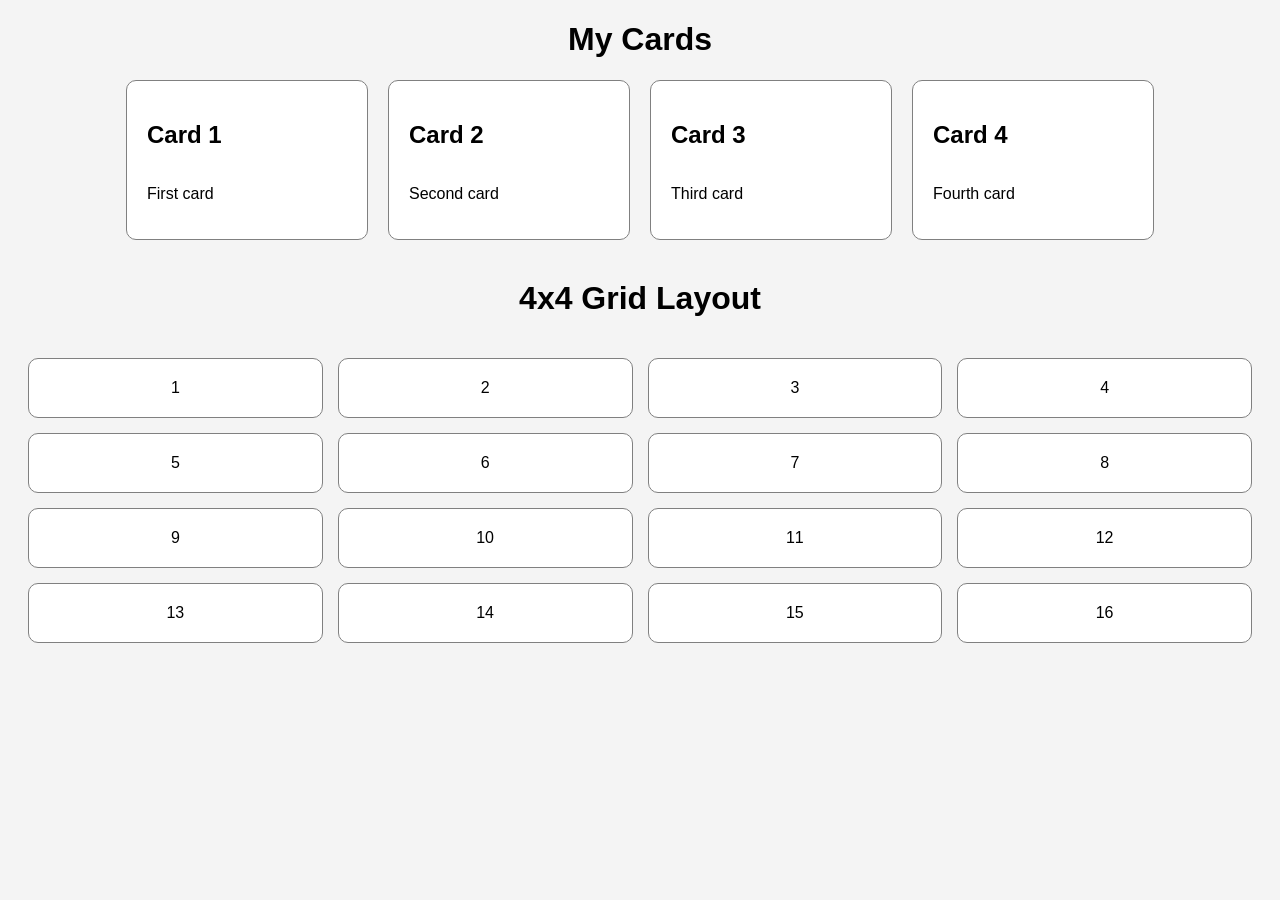
==== index.html @ 6277f2da "Add files via upload Day 6 – CSS Flexbox/Grid layout" ====
<!DOCTYPE html>
<html>
<head>
    <title>Card Layout</title>
    <link rel="stylesheet" href="style.css">
</head>
<body>

    <h1 class="title">My Cards</h1>

    <div class="container">

        <div class="card">
            <h2>Card 1</h2>
            <p>First card</p>
        </div>

        <div class="card">
            <h2>Card 2</h2>
            <p>Second card</p>
        </div>

        <div class="card">
            <h2>Card 3</h2>
            <p>Third card</p>
        </div>

        <div class="card">
            <h2>Card 4</h2>
            <p>Fourth card</p>
        </div>
         </div>
    <h1 class="grid-title">4x4 Grid Layout</h1>

<div class="grid-container">
    <div class="box">1</div>
    <div class="box">2</div>
    <div class="box">3</div>
    <div class="box">4</div>

    <div class="box">5</div>
    <div class="box">6</div>
    <div class="box">7</div>
    <div class="box">8</div>

    <div class="box">9</div>
    <div class="box">10</div>
    <div class="box">11</div>
    <div class="box">12</div>

    <div class="box">13</div>
    <div class="box">14</div>
    <div class="box">15</div>
    <div class="box">16</div>
</div>

</div>

  

</body>
</html>
---- style.css ----
body{
    font-family: Arial, sans-serif;
    background-color: #f4f4f4;
}

h1{
    text-align: center;
}

.container{
    display: flex;              
    flex-direction: row;        
    justify-content: center;    
    align-items: center;        
    flex-wrap: wrap;            
    gap: 20px;                  
}

.card{
    display: grid;
    background-color: white;
    width: 200px;
    padding: 20px;
    border: 1px solid gray;
    border-radius: 10px;
}
.grid-title{
    text-align: center;
    margin-top: 40px;
}

.grid-container{
    display: grid;
    grid-template-columns: repeat(4, 1fr);
    gap: 15px;
    padding: 20px;
}

.box{
    background-color: white;
    padding: 20px;
    border: 1px solid gray;
    border-radius: 10px;
    text-align: center;
}
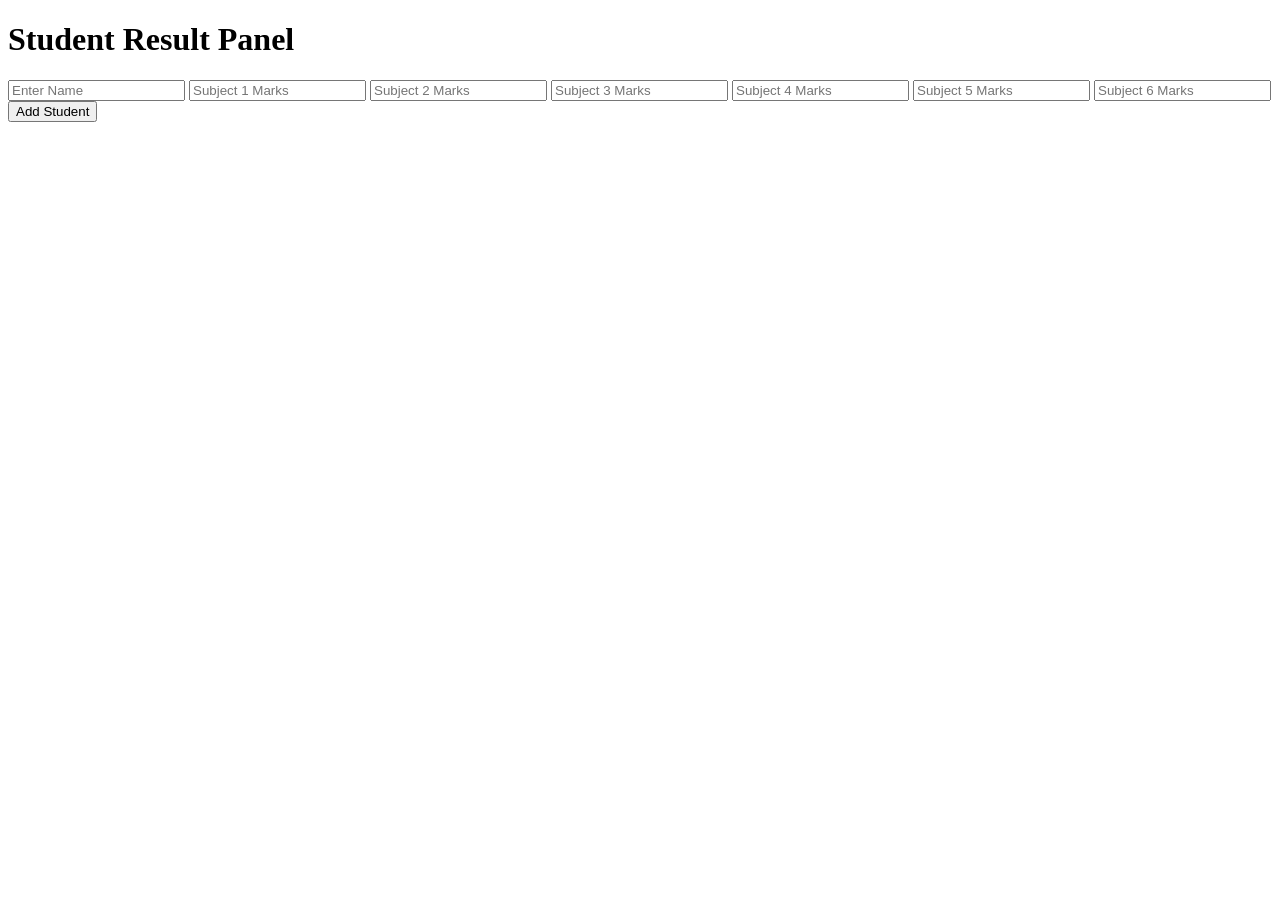
==== commit 111544ec: "Add files via upload JavaScript basics – variables, logic, functions, DOM" ====
--- a/index.html
+++ b/index.html
@@ -1,62 +1,28 @@
 <!DOCTYPE html>
 <html>
 <head>
-    <title>Card Layout</title>
-    <link rel="stylesheet" href="style.css">
+    <title>Student Result Panel</title>
 </head>
 <body>
 
-    <h1 class="title">My Cards</h1>
+    <h1>Student Result Panel</h1>
 
-    <div class="container">
+    <input type="text" id="name" placeholder="Enter Name">
 
-        <div class="card">
-            <h2>Card 1</h2>
-            <p>First card</p>
-        </div>
+    <input type="number" id="sub1" placeholder="Subject 1 Marks">
+    <input type="number" id="sub2" placeholder="Subject 2 Marks">
+    <input type="number" id="sub3" placeholder="Subject 3 Marks">
+    <input type="number" id="sub4" placeholder="Subject 4 Marks">
+    <input type="number" id="sub5" placeholder="Subject 5 Marks">
+    <input type="number" id="sub6" placeholder="Subject 6 Marks">
 
-        <div class="card">
-            <h2>Card 2</h2>
-            <p>Second card</p>
-        </div>
+    <button onclick="addStudent()">
+        Add Student
+    </button>
 
-        <div class="card">
-            <h2>Card 3</h2>
-            <p>Third card</p>
-        </div>
+    <div id="studentList"></div>
 
-        <div class="card">
-            <h2>Card 4</h2>
-            <p>Fourth card</p>
-        </div>
-         </div>
-    <h1 class="grid-title">4x4 Grid Layout</h1>
-
-<div class="grid-container">
-    <div class="box">1</div>
-    <div class="box">2</div>
-    <div class="box">3</div>
-    <div class="box">4</div>
-
-    <div class="box">5</div>
-    <div class="box">6</div>
-    <div class="box">7</div>
-    <div class="box">8</div>
-
-    <div class="box">9</div>
-    <div class="box">10</div>
-    <div class="box">11</div>
-    <div class="box">12</div>
-
-    <div class="box">13</div>
-    <div class="box">14</div>
-    <div class="box">15</div>
-    <div class="box">16</div>
-</div>
-
-</div>
-
-  
+    <script src="script.js"></script>
 
 </body>
 </html>
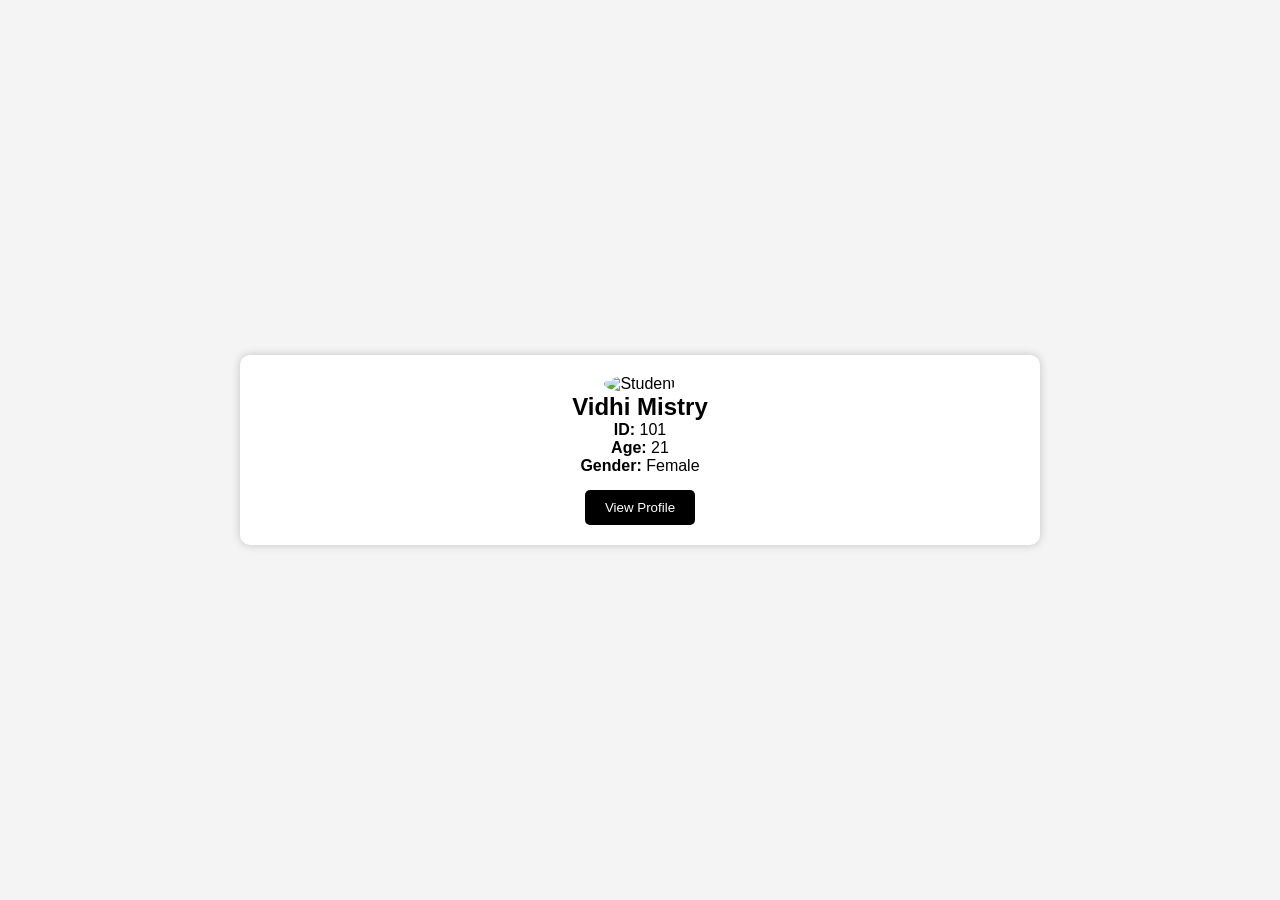
==== commit a5eaa550: "Add files via upload JavaScript Arrays & Objects Task Completed" ====
--- a/index.html
+++ b/index.html
@@ -1,28 +1,37 @@
 <!DOCTYPE html>
-<html>
+<html lang="en">
 <head>
-    <title>Student Result Panel</title>
+<meta charset="UTF-8">
+<meta name="viewport" content="width=device-width, initial-scale=1.0">
+
+<title>Student Profile System</title>
+<link rel="stylesheet" href="style.css">
 </head>
 <body>
 
-    <h1>Student Result Panel</h1>
+<div class="container">
 
-    <input type="text" id="name" placeholder="Enter Name">
+    <div class="student-card">
 
-    <input type="number" id="sub1" placeholder="Subject 1 Marks">
-    <input type="number" id="sub2" placeholder="Subject 2 Marks">
-    <input type="number" id="sub3" placeholder="Subject 3 Marks">
-    <input type="number" id="sub4" placeholder="Subject 4 Marks">
-    <input type="number" id="sub5" placeholder="Subject 5 Marks">
-    <input type="number" id="sub6" placeholder="Subject 6 Marks">
+        <img src="C:\Users\Administrator\Desktop\js-basics-task\new.jpg" alt="Student">
 
-    <button onclick="addStudent()">
-        Add Student
-    </button>
+        <h2>Vidhi Mistry</h2>
 
-    <div id="studentList"></div>
+        <p><strong>ID:</strong> 101</p>
+        <p><strong>Age:</strong> 21</p>
+        <p><strong>Gender:</strong> Female</p>
 
-    <script src="script.js"></script>
+        <button onclick="viewProfile()">
+            View Profile
+        </button>
+
+    </div>
+
+    <div id="report" class="hidden"></div>
+
+</div>
+
+<script src="script.js"></script>
 
 </body>
 </html>
--- a/style.css
+++ b/style.css
@@ -0,0 +1,66 @@
+*{
+    margin:0;
+    padding:0;
+    box-sizing:border-box;
+}
+
+body{
+    font-family:Arial, sans-serif;
+    background:#f4f4f4;
+    display:flex;
+    justify-content:center;
+    align-items:center;
+    min-height:100vh;
+}
+
+.container{
+    width:800px;
+}
+
+.student-card,
+#report{
+    background:white;
+    padding:20px;
+    border-radius:10px;
+    box-shadow:0 0 10px rgba(0,0,0,0.2);
+    text-align:center;
+}
+
+.student-card img{
+    width:150px;
+    height:150px;
+    border-radius:50%;
+    object-fit:cover;
+}
+
+button{
+    margin-top:15px;
+    padding:10px 20px;
+    border:none;
+    background:black;
+    color:white;
+    border-radius:5px;
+    cursor:pointer;
+}
+
+button:hover{
+    opacity:0.8;
+}
+
+.hidden{
+    display:none;
+}
+
+table{
+    width:100%;
+    margin-top:15px;
+    border-collapse:collapse;
+}
+
+table,th,td{
+    border:1px solid #ddd;
+}
+
+th,td{
+    padding:10px;
+}
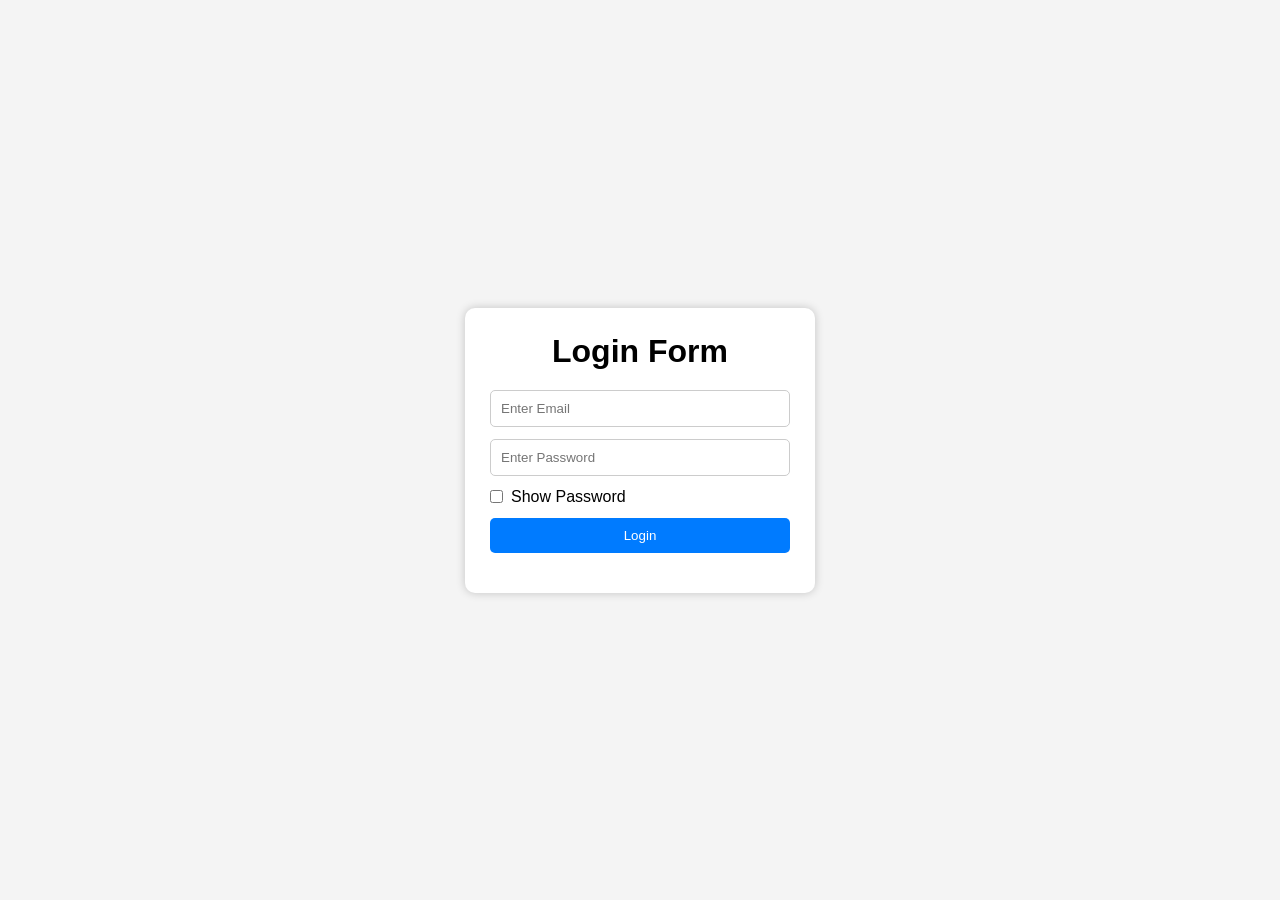
==== commit 16f7de4d: "Add files via upload Day 9 - JavaScript Events and Form Handling Task Completed" ====
--- a/index.html
+++ b/index.html
@@ -1,37 +1,50 @@
 <!DOCTYPE html>
 <html lang="en">
 <head>
-<meta charset="UTF-8">
-<meta name="viewport" content="width=device-width, initial-scale=1.0">
-
-<title>Student Profile System</title>
-<link rel="stylesheet" href="style.css">
+    <meta charset="UTF-8">
+    <meta name="viewport" content="width=device-width, initial-scale=1.0">
+    <title>Login Form</title>
+    <link rel="stylesheet" href="style.css">
 </head>
 <body>
 
-<div class="container">
+    <div class="container">
 
-    <div class="student-card">
+        <h1>Login Form</h1>
 
-        <img src="C:\Users\Administrator\Desktop\js-basics-task\new.jpg" alt="Student">
+        <form id="loginForm">
 
-        <h2>Vidhi Mistry</h2>
+            <input
+                type="email"
+                id="email"
+                placeholder="Enter Email"
+            >
 
-        <p><strong>ID:</strong> 101</p>
-        <p><strong>Age:</strong> 21</p>
-        <p><strong>Gender:</strong> Female</p>
+            <input
+                type="password"
+                id="password"
+                placeholder="Enter Password"
+            >
 
-        <button onclick="viewProfile()">
-            View Profile
-        </button>
+            <label class="checkbox">
+                <input
+                    type="checkbox"
+                    id="showPassword"
+                >
+                Show Password
+            </label>
+
+            <button type="submit">
+                Login
+            </button>
+
+        </form>
+
+        <p id="message"></p>
 
     </div>
 
-    <div id="report" class="hidden"></div>
-
-</div>
-
-<script src="script.js"></script>
+    <script src="script.js"></script>
 
 </body>
 </html>
--- a/style.css
+++ b/style.css
@@ -14,53 +14,52 @@
 }
 
 .container{
-    width:800px;
+    width:350px;
+    background:white;
+    padding:25px;
+    border-radius:10px;
+    box-shadow:0 0 10px rgba(0,0,0,0.2);
 }
 
-.student-card,
-#report{
-    background:white;
-    padding:20px;
-    border-radius:10px;
-    box-shadow:0 0 10px rgba(0,0,0,0.2);
+h1{
     text-align:center;
+    margin-bottom:20px;
 }
 
-.student-card img{
-    width:150px;
-    height:150px;
-    border-radius:50%;
-    object-fit:cover;
+form{
+    display:flex;
+    flex-direction:column;
+    gap:12px;
+}
+
+input[type="email"],
+input[type="password"]{
+    padding:10px;
+    border:1px solid #ccc;
+    border-radius:5px;
+}
+
+.checkbox{
+    display:flex;
+    align-items:center;
+    gap:8px;
 }
 
 button{
-    margin-top:15px;
-    padding:10px 20px;
+    padding:10px;
     border:none;
-    background:black;
+    background:#007bff;
     color:white;
     border-radius:5px;
     cursor:pointer;
 }
 
 button:hover{
-    opacity:0.8;
+    background:#0056b3;
 }
 
-.hidden{
-    display:none;
-}
-
-table{
-    width:100%;
+#message{
+    text-align:center;
     margin-top:15px;
-    border-collapse:collapse;
-}
-
-table,th,td{
-    border:1px solid #ddd;
-}
-
-th,td{
-    padding:10px;
+    font-weight:bold;
 }
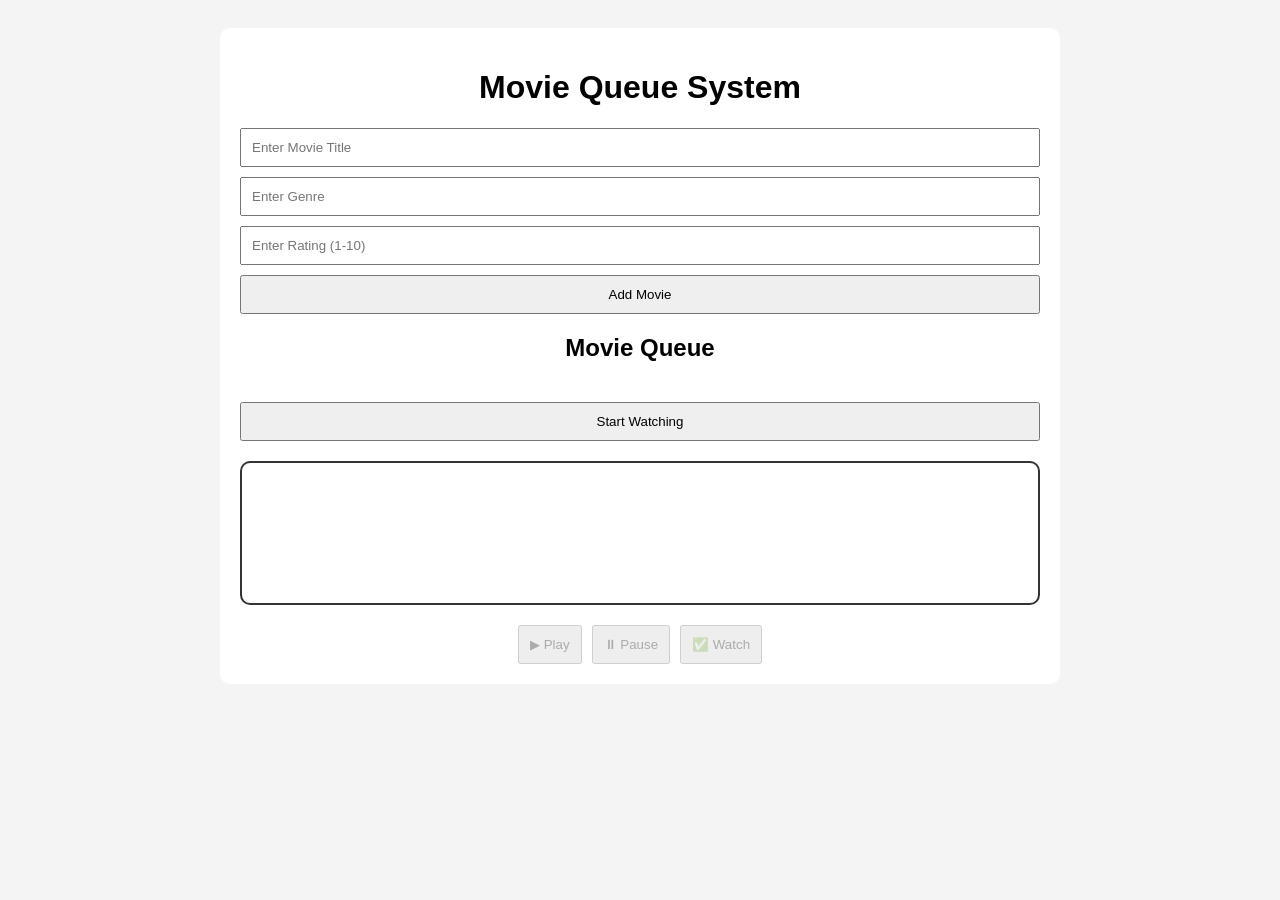
==== commit 2263b87a: "Add files via upload Day 10 - ES6 Movie Watchlist App Completed" ====
--- a/index.html
+++ b/index.html
@@ -3,44 +3,84 @@
 <head>
     <meta charset="UTF-8">
     <meta name="viewport" content="width=device-width, initial-scale=1.0">
-    <title>Login Form</title>
+    <title>Movie Queue System</title>
     <link rel="stylesheet" href="style.css">
 </head>
 <body>
 
     <div class="container">
 
-        <h1>Login Form</h1>
+        <h1>Movie Queue System</h1>
 
-        <form id="loginForm">
+        <div class="form">
 
             <input
-                type="email"
-                id="email"
-                placeholder="Enter Email"
+                type="text"
+                id="title"
+                placeholder="Enter Movie Title"
             >
 
             <input
-                type="password"
-                id="password"
-                placeholder="Enter Password"
+                type="text"
+                id="genre"
+                placeholder="Enter Genre"
             >
 
-            <label class="checkbox">
-                <input
-                    type="checkbox"
-                    id="showPassword"
-                >
-                Show Password
-            </label>
+            <input
+                type="number"
+                id="rating"
+                placeholder="Enter Rating (1-10)"
+                min="1"
+                max="10"
+            >
 
-            <button type="submit">
-                Login
+            <button type="button" onclick="addMovie()">
+                Add Movie
             </button>
 
-        </form>
+        </div>
 
-        <p id="message"></p>
+        <h2>Movie Queue</h2>
+
+        <div id="movieList"></div>
+
+        <button
+            type="button"
+            class="start-btn"
+            onclick="startWatching()"
+        >
+            Start Watching
+        </button>
+
+        <div id="currentMovie"></div>
+
+        <div class="controls">
+
+            <button
+                id="playBtn"
+                onclick="playMovie()"
+                disabled
+            >
+                ▶ Play
+            </button>
+
+            <button
+                id="pauseBtn"
+                onclick="pauseMovie()"
+                disabled
+            >
+                ⏸ Pause
+            </button>
+
+            <button
+                id="watchBtn"
+                onclick="watchMovie()"
+                disabled
+            >
+                ✅ Watch
+            </button>
+
+        </div>
 
     </div>
 
--- a/style.css
+++ b/style.css
@@ -1,65 +1,60 @@
-*{
-    margin:0;
-    padding:0;
-    box-sizing:border-box;
-}
-
 body{
-    font-family:Arial, sans-serif;
-    background:#f4f4f4;
-    display:flex;
-    justify-content:center;
-    align-items:center;
-    min-height:100vh;
+    font-family: Arial, sans-serif;
+    background: #f4f4f4;
+    padding: 20px;
 }
 
 .container{
-    width:350px;
-    background:white;
-    padding:25px;
-    border-radius:10px;
-    box-shadow:0 0 10px rgba(0,0,0,0.2);
+    max-width: 800px;
+    margin: auto;
+    background: white;
+    padding: 20px;
+    border-radius: 10px;
 }
 
-h1{
-    text-align:center;
-    margin-bottom:20px;
+h1,h2{
+    text-align: center;
 }
 
-form{
-    display:flex;
-    flex-direction:column;
-    gap:12px;
+.form{
+    display: flex;
+    flex-direction: column;
+    gap: 10px;
 }
 
-input[type="email"],
-input[type="password"]{
-    padding:10px;
-    border:1px solid #ccc;
-    border-radius:5px;
-}
-
-.checkbox{
-    display:flex;
-    align-items:center;
-    gap:8px;
+input{
+    padding: 10px;
 }
 
 button{
-    padding:10px;
-    border:none;
-    background:#007bff;
-    color:white;
-    border-radius:5px;
-    cursor:pointer;
+    padding: 10px;
+    cursor: pointer;
 }
 
-button:hover{
-    background:#0056b3;
+.movie{
+    border: 1px solid #ddd;
+    padding: 15px;
+    margin-top: 10px;
+    border-radius: 8px;
 }
 
-#message{
-    text-align:center;
-    margin-top:15px;
-    font-weight:bold;
+.controls{
+    margin-top: 20px;
+    display: flex;
+    gap: 10px;
+    justify-content: center;
+}
+
+#currentMovie{
+    margin-top: 20px;
+    padding: 20px;
+    border: 2px solid #333;
+    border-radius: 10px;
+    text-align: center;
+    min-height: 100px;
+}
+
+.start-btn{
+    margin-top: 20px;
+    width: 100%;
 }
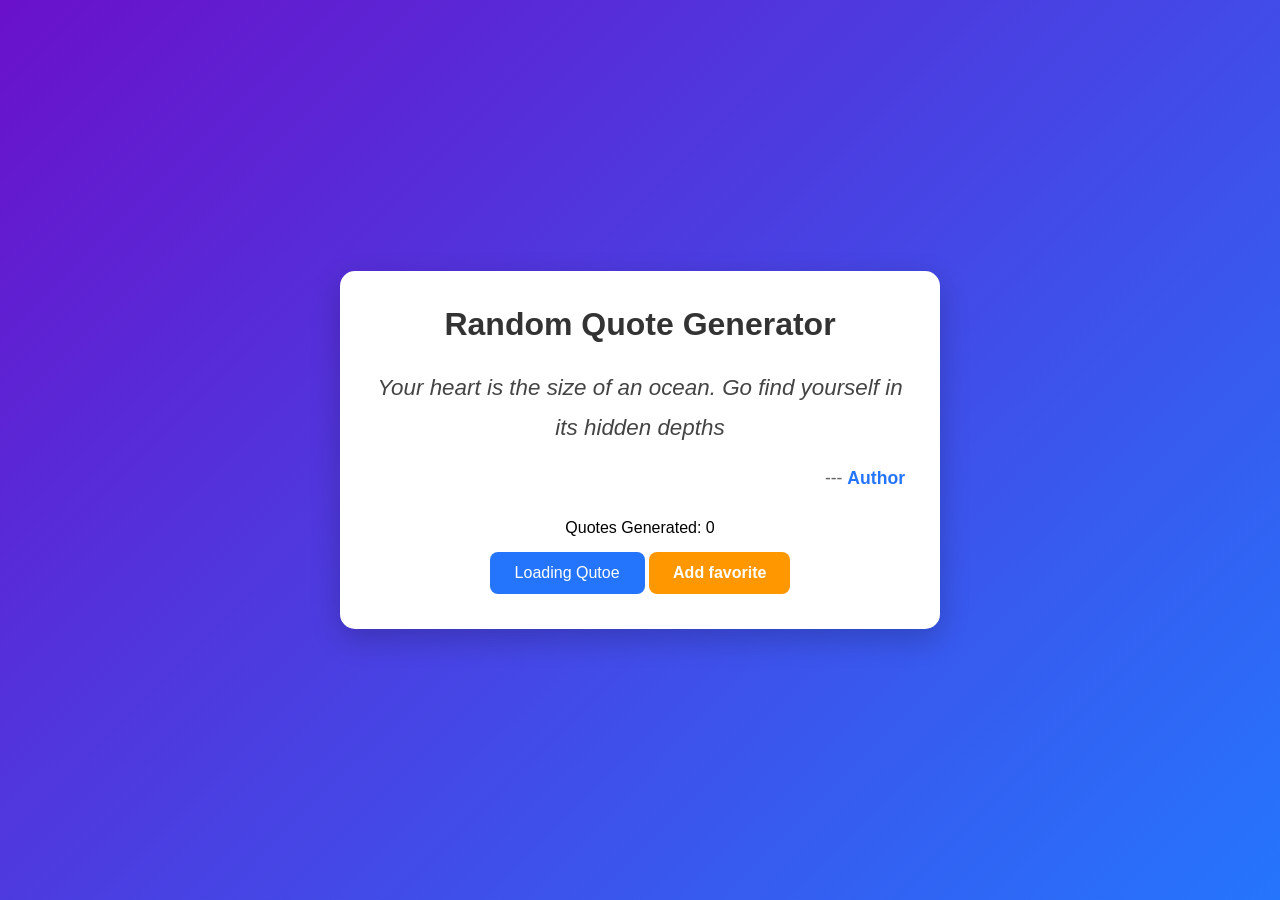
==== commit e025e282: "Add files via upload Day 12 - Random Quote Generator Using Fetch API Completed" ====
--- a/index.html
+++ b/index.html
@@ -3,88 +3,26 @@
 <head>
     <meta charset="UTF-8">
     <meta name="viewport" content="width=device-width, initial-scale=1.0">
-    <title>Movie Queue System</title>
-    <link rel="stylesheet" href="style.css">
+    <title>Random Quote Generator</title>
+    <link rel ="stylesheet" href="style.css">
 </head>
 <body>
+    <div class="Container">
+        <h1>Random Quote Generator </h1>
+        <p class="quote">
+            Your heart is the size of an ocean. Go find yourself in its hidden depths
+        </p>
+        <p class="author">
+            <span>---</span>
+            <span class="Name">Author</span>
+        </p>
+        <p class="counter">Quotes Generated: 0</p>
+        <button class="quote-btn" onclick="getQuote(quoteAPIUrl);">
+            Generate New Quote</button>
 
-    <div class="container">
-
-        <h1>Movie Queue System</h1>
-
-        <div class="form">
-
-            <input
-                type="text"
-                id="title"
-                placeholder="Enter Movie Title"
-            >
-
-            <input
-                type="text"
-                id="genre"
-                placeholder="Enter Genre"
-            >
-
-            <input
-                type="number"
-                id="rating"
-                placeholder="Enter Rating (1-10)"
-                min="1"
-                max="10"
-            >
-
-            <button type="button" onclick="addMovie()">
-                Add Movie
-            </button>
-
-        </div>
-
-        <h2>Movie Queue</h2>
-
-        <div id="movieList"></div>
-
-        <button
-            type="button"
-            class="start-btn"
-            onclick="startWatching()"
-        >
-            Start Watching
-        </button>
-
-        <div id="currentMovie"></div>
-
-        <div class="controls">
-
-            <button
-                id="playBtn"
-                onclick="playMovie()"
-                disabled
-            >
-                ▶ Play
-            </button>
-
-            <button
-                id="pauseBtn"
-                onclick="pauseMovie()"
-                disabled
-            >
-                ⏸ Pause
-            </button>
-
-            <button
-                id="watchBtn"
-                onclick="watchMovie()"
-                disabled
-            >
-                ✅ Watch
-            </button>
-
-        </div>
-
+            <button class="fav-btn">Add favorite</button>
     </div>
-
-    <script src="script.js"></script>
-
+    
+    <script src ="script.js"></script>
 </body>
 </html>
--- a/style.css
+++ b/style.css
@@ -1,60 +1,94 @@
+*{
+    margin: 0;
+    padding: 0;
+    box-sizing: border-box;
+    font-family: Arial, Helvetica, sans-serif;
+}
+
 body{
-    font-family: Arial, sans-serif;
-    background: #f4f4f4;
+    min-height: 100vh;
+    display: flex;
+    justify-content: center;
+    align-items: center;
+    background: linear-gradient(135deg, #6a11cb, #2575fc);
     padding: 20px;
 }
 
-.container{
-    max-width: 800px;
-    margin: auto;
-    background: white;
-    padding: 20px;
-    border-radius: 10px;
+.Container{
+    width: 100%;
+    max-width: 600px;
+    background-color: white;
+    padding: 35px;
+    border-radius: 15px;
+    text-align: center;
+    box-shadow: 0 10px 30px rgba(0,0,0,0.2);
 }
 
-h1,h2{
-    text-align: center;
+.Container h1{
+    margin-bottom: 25px;
+    color: #333;
+    font-size: 2rem;
 }
 
-.form{
-    display: flex;
-    flex-direction: column;
-    gap: 10px;
+.quote{
+    font-size: 1.4rem;
+    line-height: 1.8;
+    color: #444;
+    margin-bottom: 20px;
+    font-style: italic;
 }
 
-input{
-    padding: 10px;
+.author{
+    text-align: right;
+    margin-bottom: 30px;
+    color: #666;
+    font-size: 1.1rem;
 }
 
-button{
-    padding: 10px;
-    cursor: pointer;
+.Name{
+    font-weight: bold;
+    color: #2575fc;
 }
 
-.movie{
-    border: 1px solid #ddd;
-    padding: 15px;
-    margin-top: 10px;
+.quote-btn{
+    border: none;
+    outline: none;
+    padding: 12px 25px;
+    background-color: #2575fc;
+    color: white;
+    font-size: 1rem;
     border-radius: 8px;
+    cursor: pointer;
+    transition: 0.3s ease;
 }
 
-.controls{
-    margin-top: 20px;
-    display: flex;
-    gap: 10px;
-    justify-content: center;
+.quote-btn:hover{
+    transform: translateY(-3px);
+    box-shadow: 0 5px 15px rgba(37,117,252,0.4);
 }
 
-#currentMovie{
-    margin-top: 20px;
-    padding: 20px;
-    border: 2px solid #333;
-    border-radius: 10px;
-    text-align: center;
-    min-height: 100px;
+.quote-btn:active{
+    transform: scale(0.98);
+}
+.fav-btn{
+    padding: 12px 24px;
+    border: none;
+    outline: none;
+    background-color: #ff9800;
+    color: white;
+    font-size: 16px;
+    font-weight: 600;
+    border-radius: 8px;
+    cursor: pointer;
+    transition: 0.3s ease;
+    margin-top: 15px;
 }
 
-.start-btn{
-    margin-top: 20px;
-    width: 100%;
+.fav-btn:hover{
+    background-color: #f57c00;
+    transform: translateY(-2px);
+}
+
+.fav-btn:active{
+    transform: scale(0.95);
 }
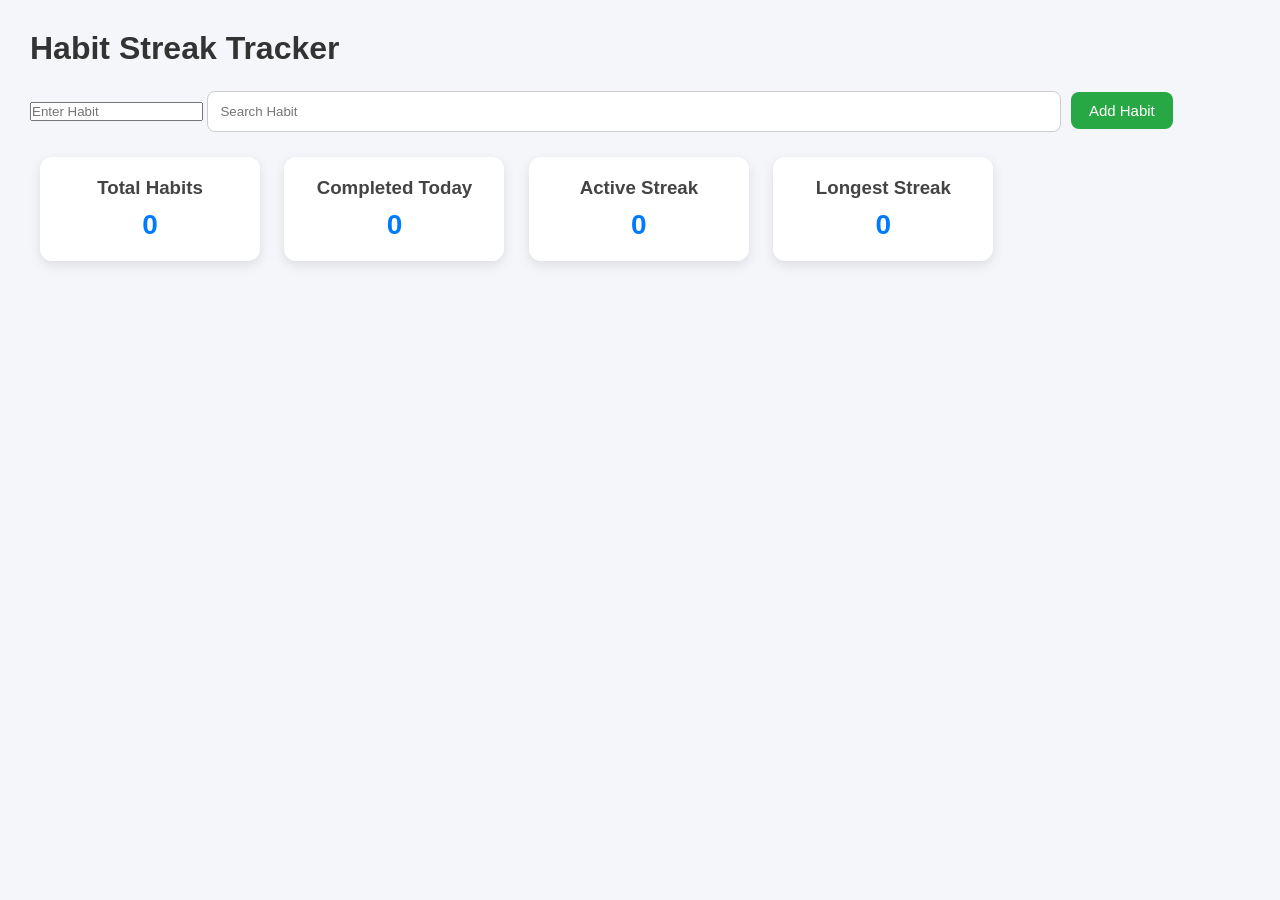
==== commit 0e777960: "Add files via upload Day 14 - Habit Streak Tracker Completed" ====
--- a/index.html
+++ b/index.html
@@ -1,28 +1,46 @@
 <!DOCTYPE html>
 <html lang="en">
 <head>
-    <meta charset="UTF-8">
-    <meta name="viewport" content="width=device-width, initial-scale=1.0">
-    <title>Random Quote Generator</title>
-    <link rel ="stylesheet" href="style.css">
+<meta charset="UTF-8">
+<meta name="viewport" content="width=device-width, initial-scale=1.0">
+<title>Habit Streak Tracker</title>
+<link rel="stylesheet" href="style.css">
 </head>
 <body>
-    <div class="Container">
-        <h1>Random Quote Generator </h1>
-        <p class="quote">
-            Your heart is the size of an ocean. Go find yourself in its hidden depths
-        </p>
-        <p class="author">
-            <span>---</span>
-            <span class="Name">Author</span>
-        </p>
-        <p class="counter">Quotes Generated: 0</p>
-        <button class="quote-btn" onclick="getQuote(quoteAPIUrl);">
-            Generate New Quote</button>
 
-            <button class="fav-btn">Add favorite</button>
+<div class="container">
+    <h1>Habit Streak Tracker</h1>
+
+    <input type="text" id="habitInput" placeholder="Enter Habit">
+    <input type="search" class="searchInput" placeholder="Search Habit">
+
+    <button class="addbtn">Add Habit</button>
+
+    <div class="stats">
+        <div class="card">
+            <h3>Total Habits</h3>
+            <p id="totalHabits">0</p>
+        </div>
+
+        <div class="card">
+            <h3>Completed Today</h3>
+            <p id="completedHabits">0</p>
+        </div>
+
+        <div class="card">
+            <h3>Active Streak</h3>
+            <p id="activeStreak">0</p>
+        </div>
+
+        <div class="card">
+            <h3>Longest Streak</h3>
+            <p id="longestStreak">0</p>
+        </div>
     </div>
-    
-    <script src ="script.js"></script>
+
+    <div class="habitList"></div>
+</div>
+
+<script src="script.js"></script>
 </body>
 </html>
--- a/style.css
+++ b/style.css
@@ -1,94 +1,128 @@
 *{
-    margin: 0;
-    padding: 0;
-    box-sizing: border-box;
-    font-family: Arial, Helvetica, sans-serif;
+    margin:0;
+    padding:0;
+    box-sizing:border-box;
+    font-family:Arial, Helvetica, sans-serif;
 }
 
 body{
-    min-height: 100vh;
-    display: flex;
-    justify-content: center;
-    align-items: center;
-    background: linear-gradient(135deg, #6a11cb, #2575fc);
-    padding: 20px;
+    background:#f4f6f9;
+    padding:30px;
 }
 
 .Container{
-    width: 100%;
-    max-width: 600px;
-    background-color: white;
-    padding: 35px;
-    border-radius: 15px;
-    text-align: center;
-    box-shadow: 0 10px 30px rgba(0,0,0,0.2);
+    background:white;
+    padding:25px;
+    border-radius:15px;
+    text-align:center;
+    box-shadow:0 4px 15px rgba(0,0,0,0.1);
+    margin-bottom:30px;
 }
 
-.Container h1{
-    margin-bottom: 25px;
-    color: #333;
-    font-size: 2rem;
+h1{
+    margin-bottom:20px;
+    color:#333;
 }
 
-.quote{
-    font-size: 1.4rem;
-    line-height: 1.8;
-    color: #444;
-    margin-bottom: 20px;
-    font-style: italic;
+.searchInput{
+    width:70%;
+    padding:12px;
+    border:1px solid #ccc;
+    border-radius:8px;
+    margin-bottom:15px;
 }
 
-.author{
-    text-align: right;
-    margin-bottom: 30px;
-    color: #666;
-    font-size: 1.1rem;
+button{
+    padding:10px 18px;
+    border:none;
+    border-radius:8px;
+    cursor:pointer;
+    margin:5px;
+    font-size:15px;
+    transition:0.3s;
 }
 
-.Name{
-    font-weight: bold;
-    color: #2575fc;
+.addbtn{
+    background:#28a745;
+    color:white;
 }
 
-.quote-btn{
-    border: none;
-    outline: none;
-    padding: 12px 25px;
-    background-color: #2575fc;
-    color: white;
-    font-size: 1rem;
-    border-radius: 8px;
-    cursor: pointer;
-    transition: 0.3s ease;
+.addbtn:hover{
+    background:#218838;
 }
 
-.quote-btn:hover{
-    transform: translateY(-3px);
-    box-shadow: 0 5px 15px rgba(37,117,252,0.4);
+.compbtn{
+    background:#007bff;
+    color:white;
 }
 
-.quote-btn:active{
-    transform: scale(0.98);
-}
-.fav-btn{
-    padding: 12px 24px;
-    border: none;
-    outline: none;
-    background-color: #ff9800;
-    color: white;
-    font-size: 16px;
-    font-weight: 600;
-    border-radius: 8px;
-    cursor: pointer;
-    transition: 0.3s ease;
-    margin-top: 15px;
+.compbtn:hover{
+    background:#0069d9;
 }
 
-.fav-btn:hover{
-    background-color: #f57c00;
-    transform: translateY(-2px);
+.delbtn{
+    background:#dc3545;
+    color:white;
 }
 
-.fav-btn:active{
-    transform: scale(0.95);
+.delbtn:hover{
+    background:#c82333;
+}
+
+.counter{
+    margin-top:15px;
+    font-size:18px;
+    font-weight:bold;
+    color:#444;
+}
+
+.habitList{
+    display:grid;
+    grid-template-columns:repeat(auto-fit,minmax(250px,1fr));
+    gap:20px;
+    margin-bottom:30px;
+}
+
+.habitCard{
+    background:white;
+    padding:20px;
+    border-radius:12px;
+    box-shadow:0 4px 12px rgba(0,0,0,0.1);
+}
+
+.habitCard h3{
+    margin-bottom:10px;
+    color:#222;
+}
+
+.habitCard p{
+    margin-bottom:15px;
+    font-size:18px;
+    font-weight:bold;
+}
+
+.habitCard button{
+    margin-right:8px;
+}
+
+.card{
+    display:inline-block;
+    width:220px;
+    background:white;
+    padding:20px;
+    margin:10px;
+    text-align:center;
+    border-radius:12px;
+    box-shadow:0 4px 12px rgba(0,0,0,0.1);
+}
+
+.card h3{
+    margin-bottom:10px;
+    color:#444;
+}
+
+.card p{
+    font-size:28px;
+    font-weight:bold;
+    color:#007bff;
 }
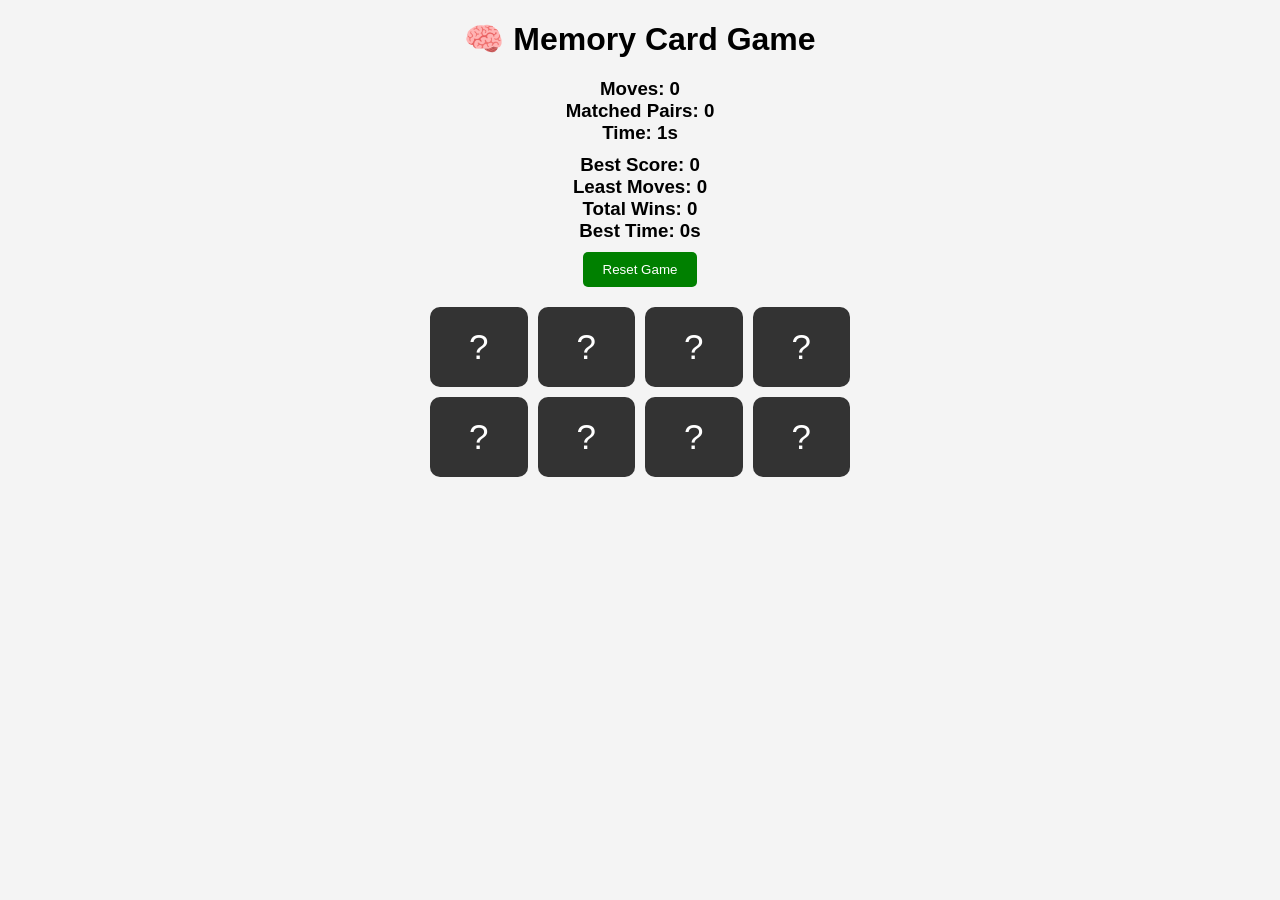
==== commit 1763b308: "Add files via upload Day 11 - Memory Card Game with Local Storage Completed" ====
--- a/index.html
+++ b/index.html
@@ -1,46 +1,34 @@
 <!DOCTYPE html>
 <html lang="en">
 <head>
-<meta charset="UTF-8">
-<meta name="viewport" content="width=device-width, initial-scale=1.0">
-<title>Habit Streak Tracker</title>
-<link rel="stylesheet" href="style.css">
+    <meta charset="UTF-8">
+    <title>Memory Card Game</title>
+    <link rel="stylesheet" href="style.css">
 </head>
 <body>
 
-<div class="container">
-    <h1>Habit Streak Tracker</h1>
+    <h1>🧠 Memory Card Game</h1>
 
-    <input type="text" id="habitInput" placeholder="Enter Habit">
-    <input type="search" class="searchInput" placeholder="Search Habit">
-
-    <button class="addbtn">Add Habit</button>
-
-    <div class="stats">
-        <div class="card">
-            <h3>Total Habits</h3>
-            <p id="totalHabits">0</p>
-        </div>
-
-        <div class="card">
-            <h3>Completed Today</h3>
-            <p id="completedHabits">0</p>
-        </div>
-
-        <div class="card">
-            <h3>Active Streak</h3>
-            <p id="activeStreak">0</p>
-        </div>
-
-        <div class="card">
-            <h3>Longest Streak</h3>
-            <p id="longestStreak">0</p>
-        </div>
+    <div class="info">
+        <h3>Moves: <span id="moves">0</span></h3>
+        <h3>Matched Pairs: <span id="matched">0</span></h3>
+        <h3>Time: <span id="timer">0</span>s</h3>
     </div>
 
-    <div class="habitList"></div>
-</div>
+    <div class="records">
+        <h3>Best Score: <span id="bestScore">0</span></h3>
+        <h3>Least Moves: <span id="leastMoves">0</span></h3>
+        <h3>Total Wins: <span id="wins">0</span></h3>
+        <h3>Best Time: <span id="bestTime">0</span>s</h3>
+    </div>
 
-<script src="script.js"></script>
+    <button id="resetBtn">Reset Game</button>
+
+    <div class="game-board" id="gameBoard"></div>
+
+    <h2 id="message"></h2>
+
+    <script src="script.js"></script>
+
 </body>
 </html>
--- a/style.css
+++ b/style.css
@@ -2,127 +2,59 @@
     margin:0;
     padding:0;
     box-sizing:border-box;
-    font-family:Arial, Helvetica, sans-serif;
+    font-family:Arial, sans-serif;
 }
 
 body{
-    background:#f4f6f9;
-    padding:30px;
-}
-
-.Container{
-    background:white;
-    padding:25px;
-    border-radius:15px;
     text-align:center;
-    box-shadow:0 4px 15px rgba(0,0,0,0.1);
-    margin-bottom:30px;
+    background:#f4f4f4;
+    padding:20px;
 }
 
 h1{
     margin-bottom:20px;
-    color:#333;
 }
 
-.searchInput{
-    width:70%;
-    padding:12px;
-    border:1px solid #ccc;
-    border-radius:8px;
-    margin-bottom:15px;
+.info,
+.records{
+    margin:10px;
+}
+
+.game-board{
+    width:420px;
+    margin:20px auto;
+    display:grid;
+    grid-template-columns:repeat(4,1fr);
+    gap:10px;
+}
+
+.card{
+    height:80px;
+    background:#333;
+    color:white;
+    font-size:35px;
+    display:flex;
+    justify-content:center;
+    align-items:center;
+    cursor:pointer;
+    border-radius:10px;
+}
+
+.card.flipped{
+    background:white;
+    color:black;
 }
 
 button{
-    padding:10px 18px;
+    padding:10px 20px;
     border:none;
-    border-radius:8px;
+    background:green;
+    color:white;
     cursor:pointer;
-    margin:5px;
-    font-size:15px;
-    transition:0.3s;
+    border-radius:5px;
 }
 
-.addbtn{
-    background:#28a745;
-    color:white;
-}
-
-.addbtn:hover{
-    background:#218838;
-}
-
-.compbtn{
-    background:#007bff;
-    color:white;
-}
-
-.compbtn:hover{
-    background:#0069d9;
-}
-
-.delbtn{
-    background:#dc3545;
-    color:white;
-}
-
-.delbtn:hover{
-    background:#c82333;
-}
-
-.counter{
-    margin-top:15px;
-    font-size:18px;
-    font-weight:bold;
-    color:#444;
-}
-
-.habitList{
-    display:grid;
-    grid-template-columns:repeat(auto-fit,minmax(250px,1fr));
-    gap:20px;
-    margin-bottom:30px;
-}
-
-.habitCard{
-    background:white;
-    padding:20px;
-    border-radius:12px;
-    box-shadow:0 4px 12px rgba(0,0,0,0.1);
-}
-
-.habitCard h3{
-    margin-bottom:10px;
-    color:#222;
-}
-
-.habitCard p{
-    margin-bottom:15px;
-    font-size:18px;
-    font-weight:bold;
-}
-
-.habitCard button{
-    margin-right:8px;
-}
-
-.card{
-    display:inline-block;
-    width:220px;
-    background:white;
-    padding:20px;
-    margin:10px;
-    text-align:center;
-    border-radius:12px;
-    box-shadow:0 4px 12px rgba(0,0,0,0.1);
-}
-
-.card h3{
-    margin-bottom:10px;
-    color:#444;
-}
-
-.card p{
-    font-size:28px;
-    font-weight:bold;
-    color:#007bff;
+#message{
+    color:green;
+    margin-top:20px;
 }
